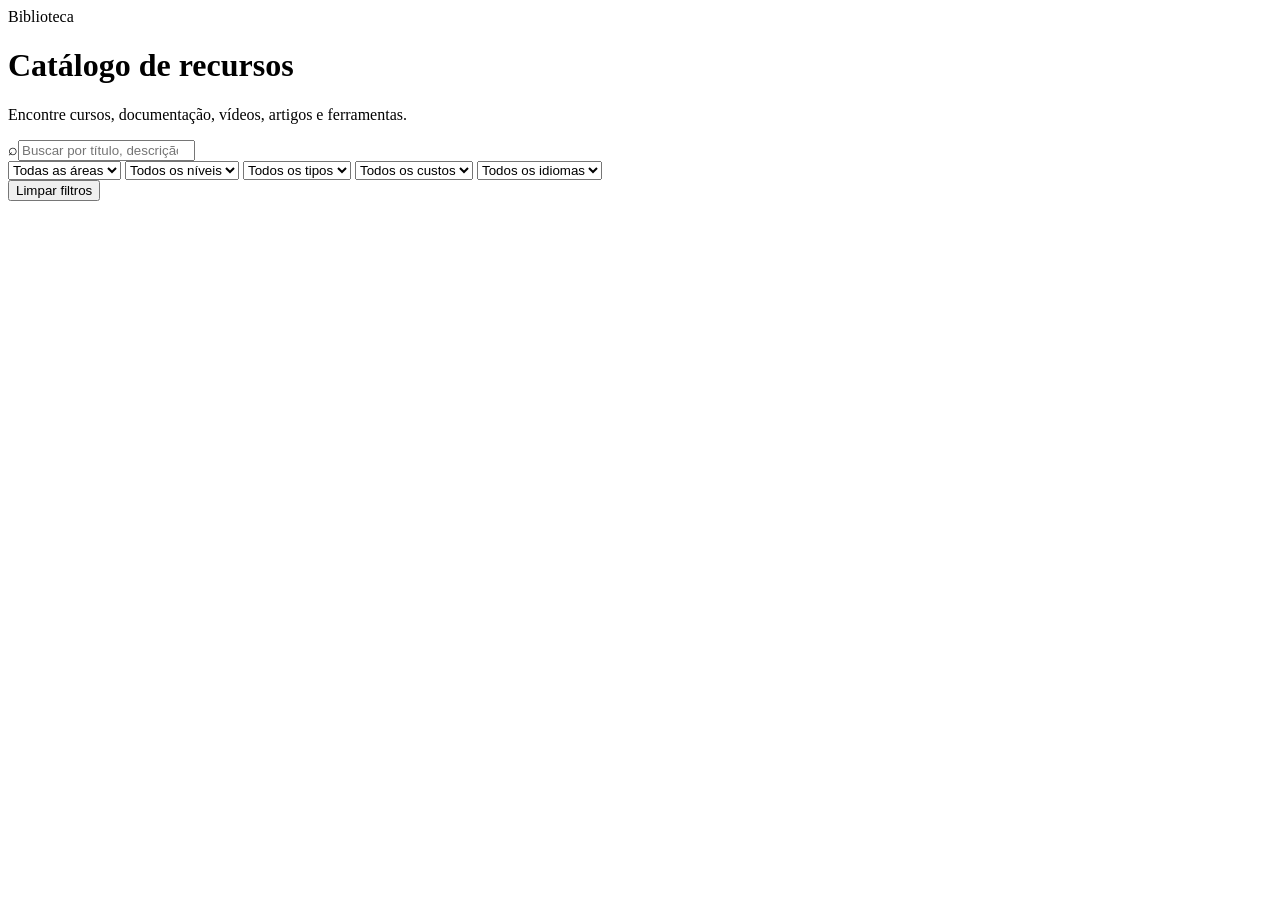
==== catalogo.html @ e156c353 "Add files via upload" ====
<!DOCTYPE html>
<html lang="pt-BR">
<head>
  <meta charset="UTF-8">
  <meta name="viewport" content="width=device-width, initial-scale=1.0">
  <meta name="description" content="Catálogo filtrável de recursos para estudos.">
  <title>Catálogo | Hub de Estudos</title>
  <link rel="stylesheet" href="assets/css/style.css">
  <link rel="stylesheet" href="assets/css/responsive.css">
</head>
<body>
  <div id="app"></div>
  <main class="container page">
    <div class="page-heading">
      <div><span class="eyebrow">Biblioteca</span><h1>Catálogo de recursos</h1><p>Encontre cursos, documentação, vídeos, artigos e ferramentas.</p></div>
    </div>
    <section class="filters panel">
      <div class="search-wrap"><span>⌕</span><input id="searchInput" type="search" placeholder="Buscar por título, descrição ou tag..."></div>
      <div class="filter-grid">
        <select id="areaFilter"><option value="">Todas as áreas</option></select>
        <select id="levelFilter"><option value="">Todos os níveis</option><option>Iniciante</option><option>Intermediário</option><option>Avançado</option></select>
        <select id="typeFilter"><option value="">Todos os tipos</option></select>
        <select id="costFilter"><option value="">Todos os custos</option><option>Gratuito</option><option>Freemium</option><option>Pago</option></select>
        <select id="languageFilter"><option value="">Todos os idiomas</option><option>Português</option><option>Inglês</option><option>Espanhol</option></select>
      </div>
      <div class="filter-actions"><button class="btn btn-ghost" id="clearFilters">Limpar filtros</button><span id="resultCount" class="muted"></span></div>
    </section>
    <section id="resourceGrid" class="resource-grid"></section>
  </main>
  <script src="assets/js/data.js"></script>
  <script src="assets/js/storage.js"></script>
  <script src="assets/js/ui.js"></script>
  <script src="assets/js/catalogo.js"></script>
</body>
</html>
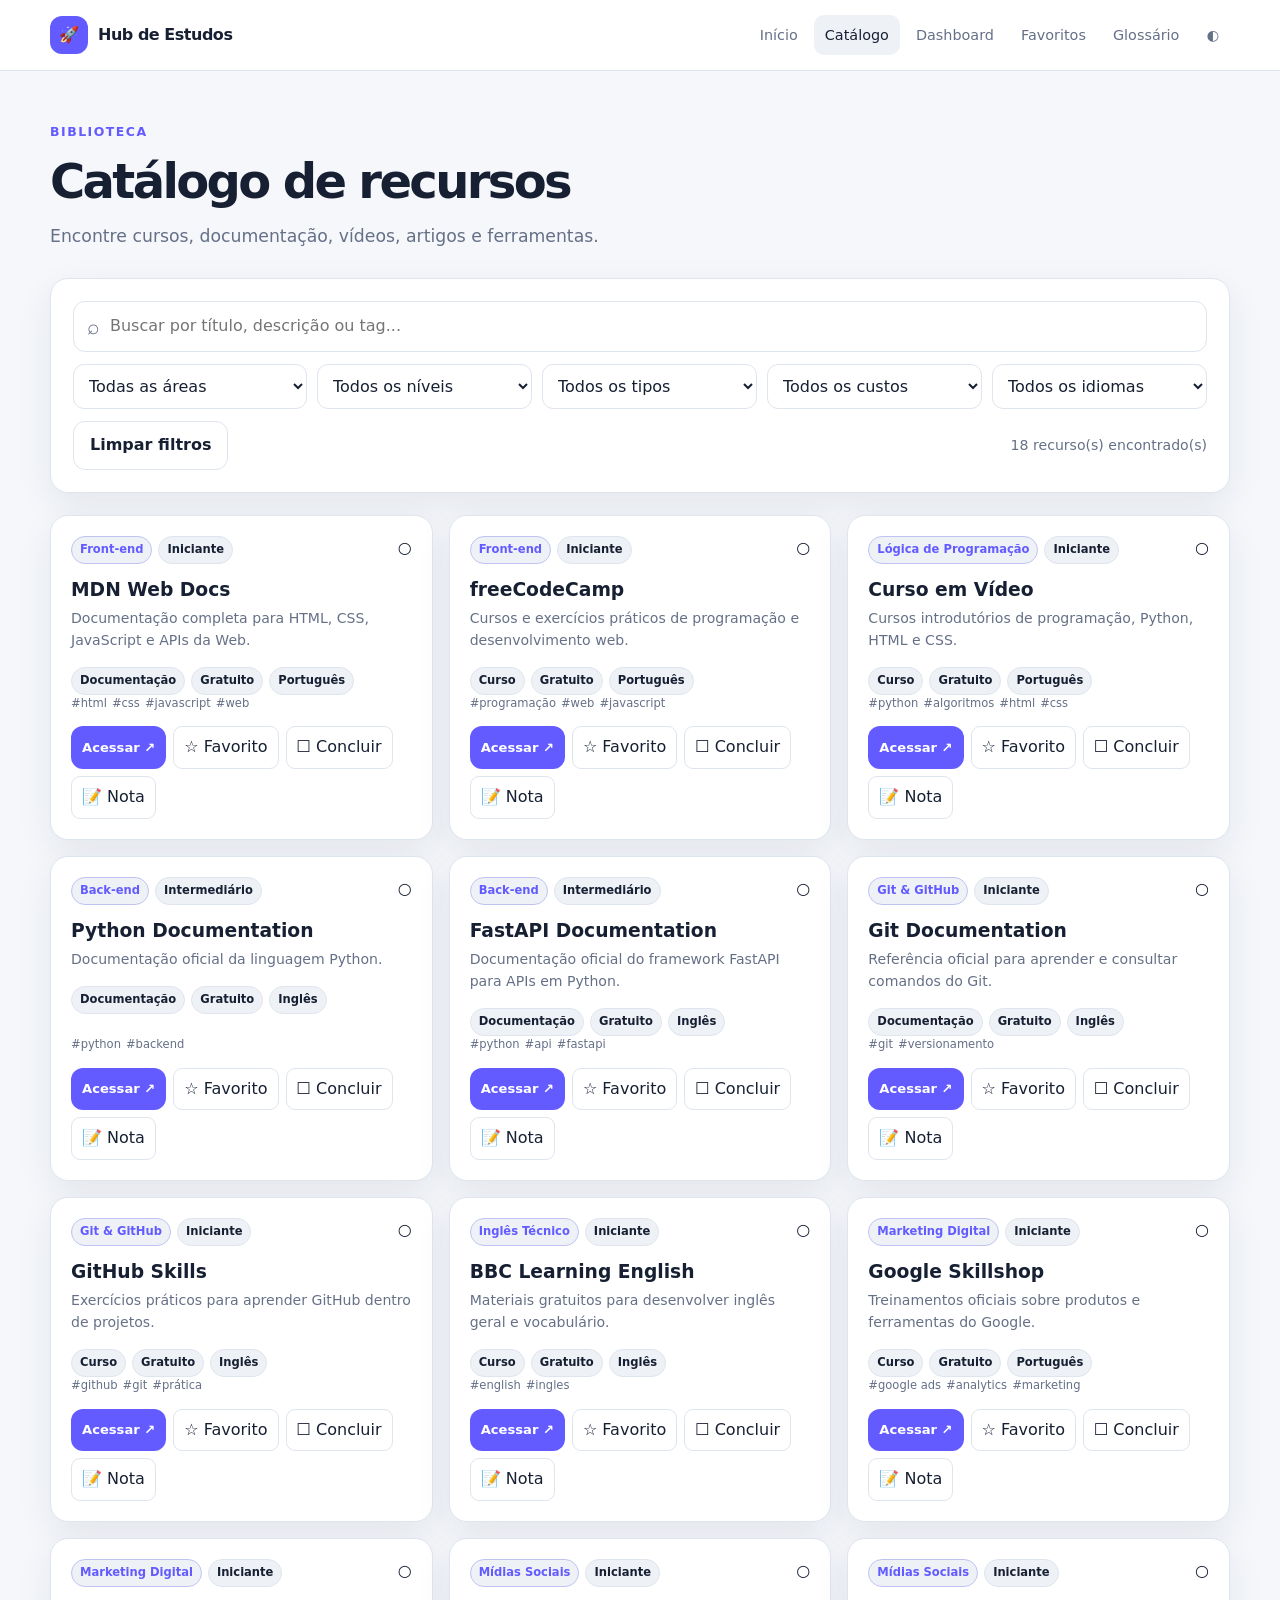
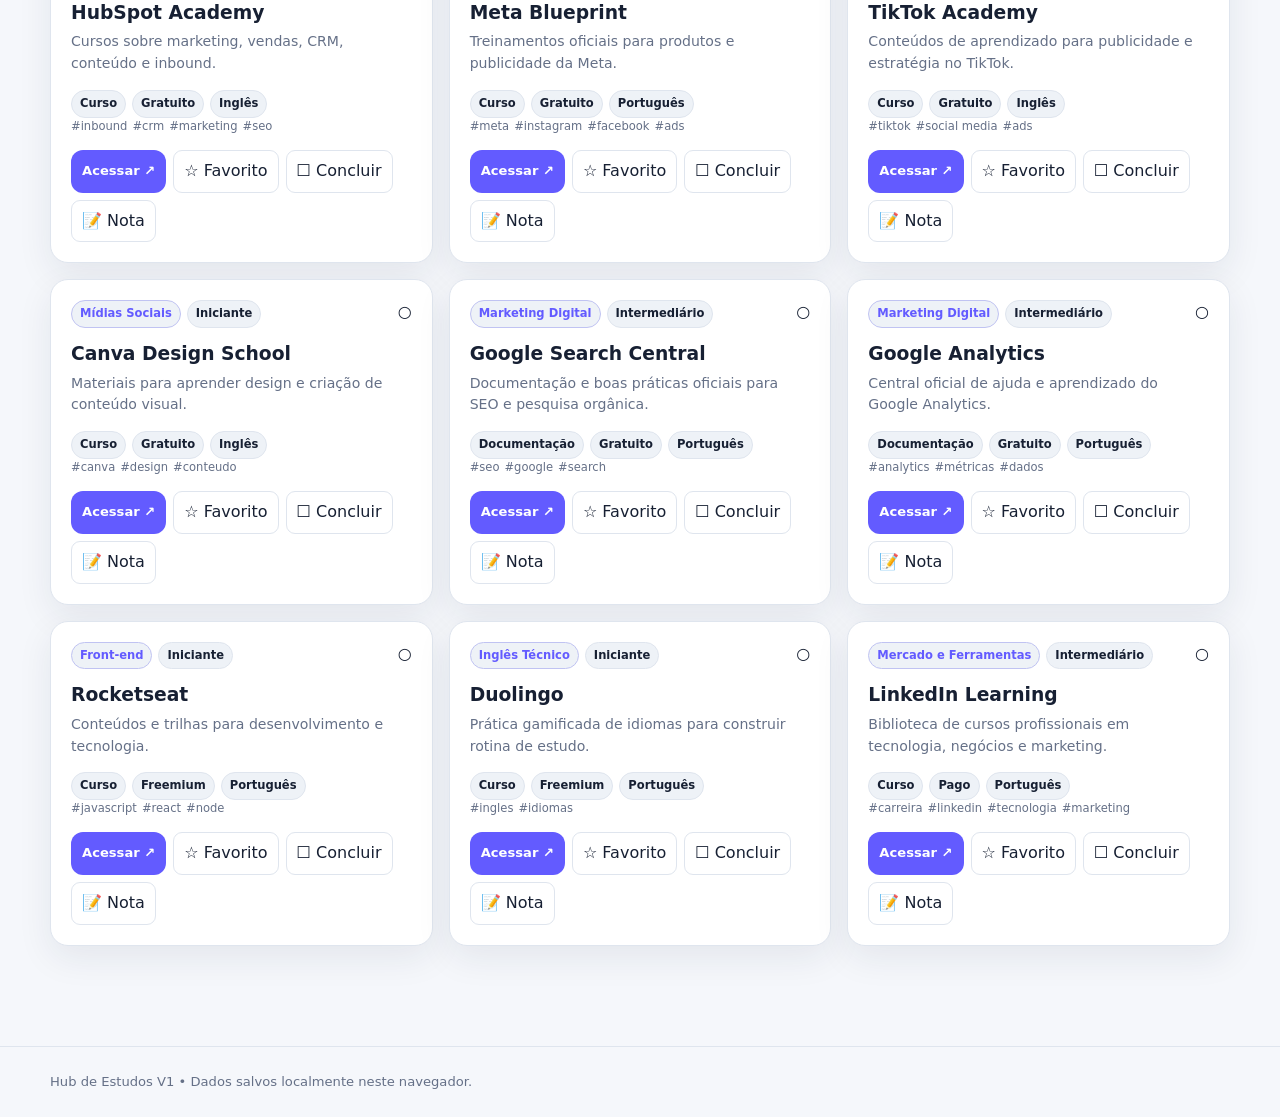
==== commit aafef390: "Update stylesheet and script paths in catalogo.html Corrige caminhos dos arquivos do site" ====
--- a/catalogo.html
+++ b/catalogo.html
@@ -5,8 +5,8 @@
   <meta name="viewport" content="width=device-width, initial-scale=1.0">
   <meta name="description" content="Catálogo filtrável de recursos para estudos.">
   <title>Catálogo | Hub de Estudos</title>
-  <link rel="stylesheet" href="assets/css/style.css">
-  <link rel="stylesheet" href="assets/css/responsive.css">
+ <link rel="stylesheet" href="style.css">
+<link rel="stylesheet" href="responsive.css">
 </head>
 <body>
   <div id="app"></div>
@@ -27,9 +27,9 @@
     </section>
     <section id="resourceGrid" class="resource-grid"></section>
   </main>
-  <script src="assets/js/data.js"></script>
-  <script src="assets/js/storage.js"></script>
-  <script src="assets/js/ui.js"></script>
-  <script src="assets/js/catalogo.js"></script>
+  <script src="data.js"></script>
+  <script src="storage.js"></script>
+  <script src="ui.js"></script>
+  <script src="catalogo.js"></script>
 </body>
-</html>+</html>
--- a/style.css
+++ b/style.css
@@ -0,0 +1,17 @@
+@import url('https://fonts.googleapis.com/css2?family=Inter:wght@400;500;600;700;800&display=swap');
+
+:root{--bg:#f5f7fb;--surface:#fff;--surface2:#eef2f7;--text:#172033;--muted:#657087;--line:#dfe5ee;--primary:#635bff;--primary2:#4f46e5;--success:#159a67;--warning:#c77a00;--shadow:0 12px 35px rgba(30,41,59,.08);--radius:18px}
+[data-theme="dark"]{--bg:#0e1320;--surface:#151c2b;--surface2:#202a3c;--text:#eef2ff;--muted:#a8b1c2;--line:#2c374b;--shadow:0 12px 35px rgba(0,0,0,.25)}
+*{box-sizing:border-box}html{scroll-behavior:smooth}body{margin:0;background:var(--bg);color:var(--text);font-family:Inter,system-ui,-apple-system,BlinkMacSystemFont,"Segoe UI",sans-serif;line-height:1.55}a{color:inherit;text-decoration:none}button,input,select,textarea{font:inherit}.container{width:min(1180px,calc(100% - 36px));margin:auto}.page{padding:48px 0 70px}
+.topbar{position:sticky;top:0;z-index:20;background:color-mix(in srgb,var(--surface) 92%,transparent);backdrop-filter:blur(12px);border-bottom:1px solid var(--line)}.nav{min-height:70px;display:flex;align-items:center;justify-content:space-between;gap:24px}.brand{display:flex;align-items:center;gap:10px;font-weight:800;letter-spacing:-.03em}.brand-mark{width:38px;height:38px;display:grid;place-items:center;border-radius:12px;background:var(--primary);color:white}.nav-links{display:flex;gap:5px;align-items:center}.nav-links a,.theme-btn{padding:9px 11px;border-radius:10px;color:var(--muted);font-size:.9rem}.nav-links a:hover,.nav-links a.active,.theme-btn:hover{background:var(--surface2);color:var(--text)}.theme-btn{border:0;background:transparent;cursor:pointer}.menu-btn{display:none;border:1px solid var(--line);background:var(--surface);border-radius:10px;padding:8px 11px}
+.hero{padding:82px 0 58px;display:grid;grid-template-columns:1.2fr .8fr;gap:45px;align-items:center}.eyebrow{color:var(--primary);font-size:.78rem;font-weight:800;text-transform:uppercase;letter-spacing:.12em}.hero h1,.page-heading h1{font-size:clamp(2.1rem,5vw,4.1rem);line-height:1.05;letter-spacing:-.055em;margin:12px 0 18px}.hero p,.page-heading p{color:var(--muted);max-width:680px;font-size:1.08rem}.hero-actions{display:flex;gap:12px;flex-wrap:wrap;margin-top:28px}.btn{border:0;border-radius:12px;padding:11px 16px;font-weight:700;cursor:pointer;display:inline-flex;align-items:center;justify-content:center;gap:7px}.btn-primary{background:var(--primary);color:#fff}.btn-primary:hover{background:var(--primary2)}.btn-secondary,.btn-ghost{background:var(--surface);border:1px solid var(--line);color:var(--text)}.btn-small{padding:8px 11px;font-size:.82rem}
+.hero-card{background:linear-gradient(145deg,var(--surface),var(--surface2));border:1px solid var(--line);border-radius:28px;padding:28px;box-shadow:var(--shadow)}.hero-card h3{margin-top:0}.mini-progress{margin:20px 0}.progress-track{height:9px;border-radius:99px;background:var(--surface2);overflow:hidden}.progress-fill{height:100%;background:var(--primary);border-radius:inherit;transition:width .3s}.progress-label{display:flex;justify-content:space-between;font-size:.82rem;color:var(--muted);margin-bottom:7px}
+.section{padding:35px 0}.section-heading{display:flex;justify-content:space-between;gap:20px;align-items:end;margin-bottom:18px}.section-heading h2,.panel-title h2{margin:0;font-size:1.4rem;letter-spacing:-.03em}.section-heading p{margin:5px 0 0;color:var(--muted)}
+.area-grid{display:grid;grid-template-columns:repeat(4,1fr);gap:16px}.area-card,.panel,.resource-card,.glossary-card,.stat-card{background:var(--surface);border:1px solid var(--line);border-radius:var(--radius);box-shadow:var(--shadow)}.area-card{padding:22px;transition:transform .2s}.area-card:hover{transform:translateY(-3px)}.area-icon{font-size:1.8rem}.area-card h3{margin:12px 0 6px}.area-card p{font-size:.9rem;color:var(--muted);margin:0}
+.quick-search{display:grid;grid-template-columns:1fr auto;gap:10px;margin-top:18px}.search-wrap{display:flex;align-items:center;gap:10px;border:1px solid var(--line);background:var(--surface);border-radius:12px;padding:0 13px}.search-wrap span{color:var(--muted);font-size:1.3rem}.search-wrap input{width:100%;border:0;outline:0;background:transparent;color:var(--text);padding:12px 0}
+.page-heading{margin-bottom:28px}.page-heading h1{font-size:clamp(2rem,4vw,3rem);margin-bottom:8px}.filters{padding:18px;margin-bottom:22px}.filter-grid{display:grid;grid-template-columns:repeat(5,1fr);gap:10px;margin-top:12px}select{border:1px solid var(--line);background:var(--surface);color:var(--text);border-radius:11px;padding:11px;outline:0}.filter-actions{display:flex;justify-content:space-between;align-items:center;margin-top:12px}.muted{color:var(--muted);font-size:.88rem}
+.resource-grid{display:grid;grid-template-columns:repeat(3,1fr);gap:16px}.resource-card{padding:20px;display:flex;flex-direction:column;min-height:275px}.resource-top{display:flex;justify-content:space-between;gap:12px}.badge-row{display:flex;gap:6px;flex-wrap:wrap}.badge{display:inline-flex;border:1px solid var(--line);background:var(--surface2);padding:4px 8px;border-radius:99px;font-size:.72rem;font-weight:700}.badge.primary{color:var(--primary);border-color:color-mix(in srgb,var(--primary) 25%,var(--line))}.resource-card h3{margin:14px 0 7px;line-height:1.25}.resource-card p{color:var(--muted);font-size:.88rem;margin:0 0 15px}.tags{display:flex;gap:5px;flex-wrap:wrap;margin-top:auto;margin-bottom:14px}.tag{font-size:.72rem;color:var(--muted)}.resource-actions{display:flex;gap:7px;flex-wrap:wrap}.icon-btn{border:1px solid var(--line);background:var(--surface);color:var(--text);border-radius:9px;padding:8px 10px;cursor:pointer}.icon-btn.favorite{color:#d49a00}.empty{grid-column:1/-1;padding:45px;text-align:center;color:var(--muted);border:1px dashed var(--line);border-radius:var(--radius)}
+.stats-grid{display:grid;grid-template-columns:repeat(4,1fr);gap:15px;margin-bottom:18px}.stat-card{padding:20px}.stat-value{font-size:2rem;font-weight:800;letter-spacing:-.04em}.stat-label{color:var(--muted);font-size:.84rem}.dashboard-grid{display:grid;grid-template-columns:1.15fr .85fr;gap:18px}.panel{padding:22px}.panel-title{display:flex;justify-content:space-between;align-items:center;margin-bottom:18px}.area-progress{margin-bottom:17px}.area-progress-head{display:flex;justify-content:space-between;font-size:.86rem;margin-bottom:6px}.activity-list{display:grid;gap:12px}.activity-item{display:flex;justify-content:space-between;gap:15px;padding:12px 0;border-bottom:1px solid var(--line)}.activity-item:last-child{border-bottom:0}.activity-item strong{font-size:.86rem}.activity-item small{color:var(--muted)}
+.glossary-tools{margin-bottom:18px}.glossary-grid{display:grid;grid-template-columns:repeat(3,1fr);gap:15px}.glossary-card{padding:19px}.glossary-term{font-size:1.1rem;font-weight:800}.glossary-translation{color:var(--primary);font-weight:700;font-size:.88rem}.glossary-card p{color:var(--muted);font-size:.88rem}.glossary-area{font-size:.72rem;text-transform:uppercase;color:var(--muted);font-weight:800}
+.note-modal{position:fixed;inset:0;background:rgba(0,0,0,.5);display:grid;place-items:center;padding:20px;z-index:50}.modal-box{width:min(560px,100%);background:var(--surface);border-radius:20px;padding:22px;box-shadow:0 25px 70px rgba(0,0,0,.25)}.modal-box textarea{width:100%;min-height:150px;resize:vertical;border:1px solid var(--line);background:var(--surface);color:var(--text);border-radius:12px;padding:12px;outline:0}.modal-actions{display:flex;justify-content:flex-end;gap:8px;margin-top:12px}.toast{position:fixed;right:20px;bottom:20px;background:var(--text);color:var(--surface);padding:12px 15px;border-radius:10px;z-index:100;box-shadow:var(--shadow)}
+footer{border-top:1px solid var(--line);padding:25px 0;color:var(--muted);font-size:.82rem;margin-top:30px}
--- a/responsive.css
+++ b/responsive.css
@@ -0,0 +1,2 @@
+@media(max-width:950px){.hero{grid-template-columns:1fr}.area-grid{grid-template-columns:repeat(2,1fr)}.resource-grid{grid-template-columns:repeat(2,1fr)}.filter-grid{grid-template-columns:repeat(2,1fr)}.stats-grid{grid-template-columns:repeat(2,1fr)}.dashboard-grid{grid-template-columns:1fr}.glossary-grid{grid-template-columns:repeat(2,1fr)}}
+@media(max-width:680px){.container{width:min(100% - 24px,1180px)}.nav{min-height:62px}.menu-btn{display:block}.nav-links{display:none;position:absolute;top:62px;left:0;right:0;background:var(--surface);padding:10px 12px;border-bottom:1px solid var(--line);flex-direction:column;align-items:stretch}.nav-links.open{display:flex}.nav-links a{text-align:center}.hero{padding:55px 0 35px}.area-grid,.resource-grid,.glossary-grid,.stats-grid{grid-template-columns:1fr}.filter-grid{grid-template-columns:1fr}.quick-search{grid-template-columns:1fr}.section-heading{align-items:start;flex-direction:column}.hero-card{padding:21px}.page{padding:35px 0 55px}}
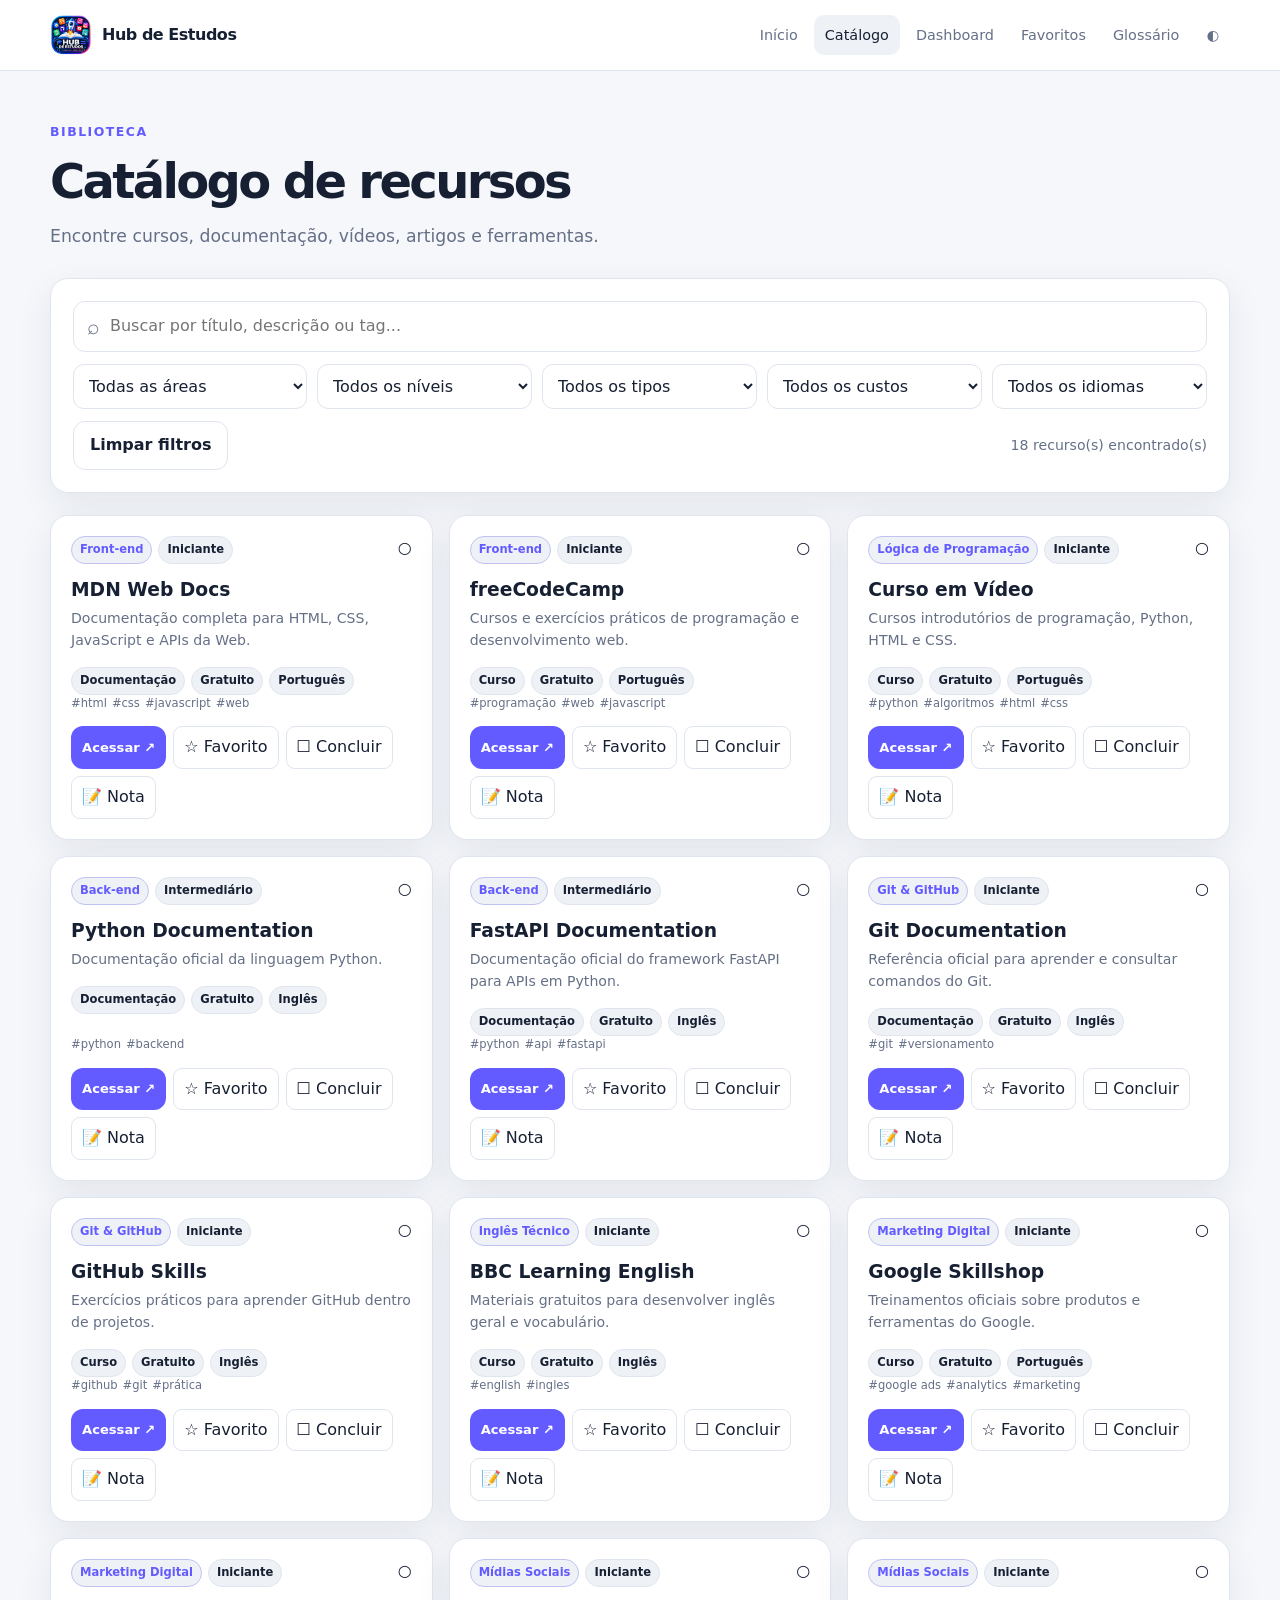
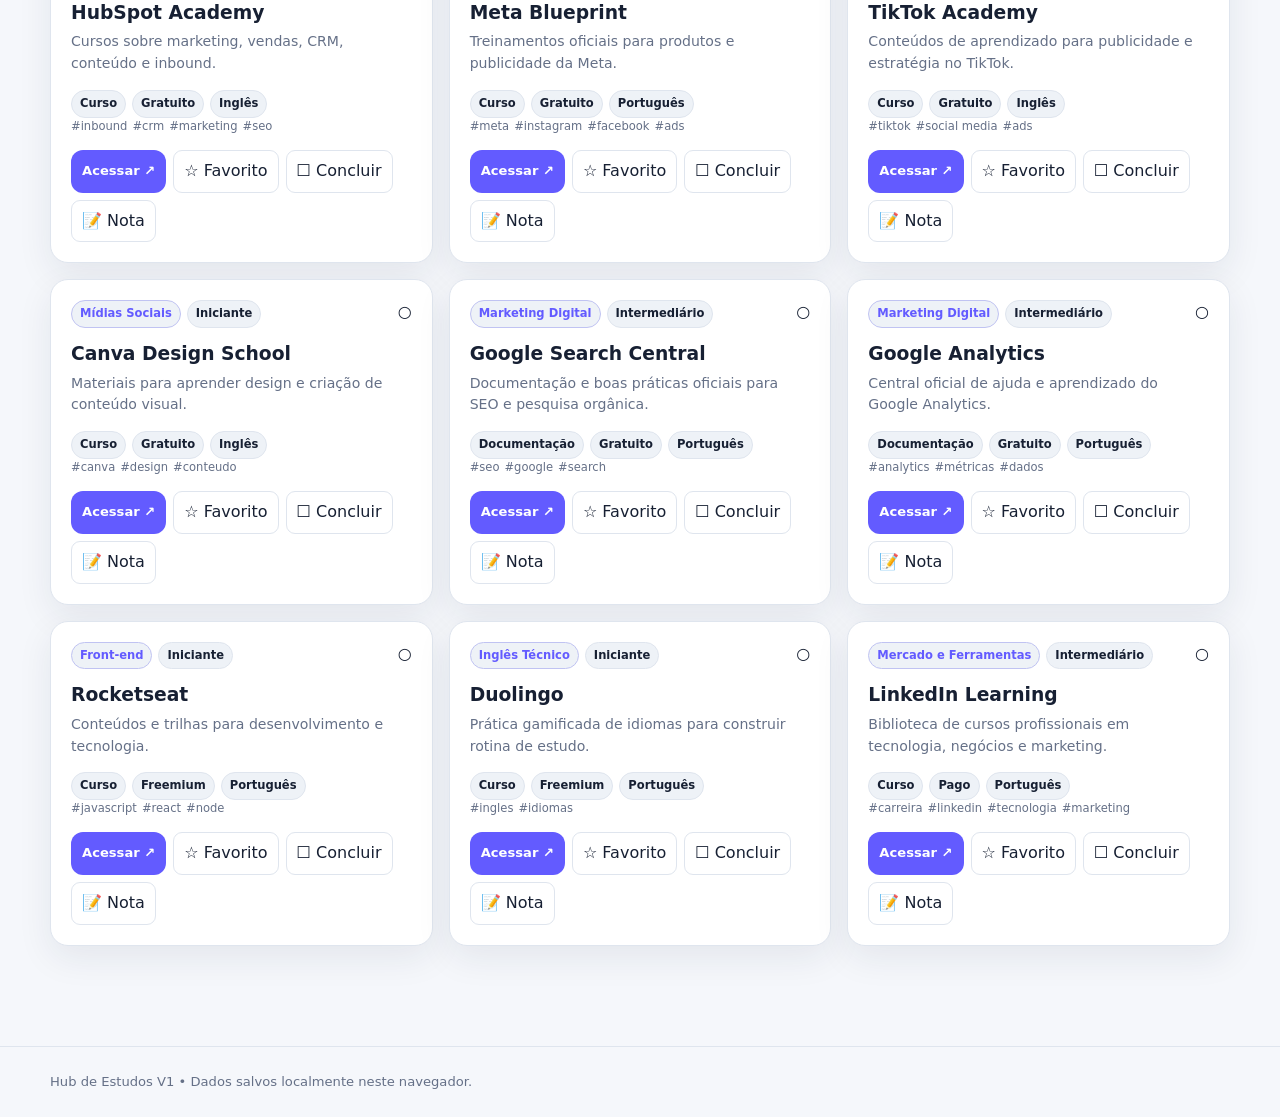
==== commit 5f0bc266: "Add files via upload Corrige estrutura do projeto e adiciona pasta de imagens" ====
--- a/catalogo.html
+++ b/catalogo.html
@@ -5,8 +5,11 @@
   <meta name="viewport" content="width=device-width, initial-scale=1.0">
   <meta name="description" content="Catálogo filtrável de recursos para estudos.">
   <title>Catálogo | Hub de Estudos</title>
- <link rel="stylesheet" href="style.css">
-<link rel="stylesheet" href="responsive.css">
+  <link rel="icon" type="image/png" sizes="32x32" href="assets/img/favicon-32x32.png">
+  <link rel="icon" type="image/png" sizes="16x16" href="assets/img/favicon-16x16.png">
+  <link rel="apple-touch-icon" href="assets/img/apple-touch-icon.png">
+  <link rel="stylesheet" href="assets/css/style.css">
+  <link rel="stylesheet" href="assets/css/responsive.css">
 </head>
 <body>
   <div id="app"></div>
@@ -27,9 +30,9 @@
     </section>
     <section id="resourceGrid" class="resource-grid"></section>
   </main>
-  <script src="data.js"></script>
-  <script src="storage.js"></script>
-  <script src="ui.js"></script>
-  <script src="catalogo.js"></script>
+  <script src="assets/js/data.js"></script>
+  <script src="assets/js/storage.js"></script>
+  <script src="assets/js/ui.js"></script>
+  <script src="assets/js/catalogo.js"></script>
 </body>
-</html>
+</html>
--- a/assets/css/style.css
+++ b/assets/css/style.css
@@ -0,0 +1,17 @@
+@import url('https://fonts.googleapis.com/css2?family=Inter:wght@400;500;600;700;800&display=swap');
+
+:root{--bg:#f5f7fb;--surface:#fff;--surface2:#eef2f7;--text:#172033;--muted:#657087;--line:#dfe5ee;--primary:#635bff;--primary2:#4f46e5;--success:#159a67;--warning:#c77a00;--shadow:0 12px 35px rgba(30,41,59,.08);--radius:18px}
+[data-theme="dark"]{--bg:#0e1320;--surface:#151c2b;--surface2:#202a3c;--text:#eef2ff;--muted:#a8b1c2;--line:#2c374b;--shadow:0 12px 35px rgba(0,0,0,.25)}
+*{box-sizing:border-box}html{scroll-behavior:smooth}body{margin:0;background:var(--bg);color:var(--text);font-family:Inter,system-ui,-apple-system,BlinkMacSystemFont,"Segoe UI",sans-serif;line-height:1.55}a{color:inherit;text-decoration:none}button,input,select,textarea{font:inherit}.container{width:min(1180px,calc(100% - 36px));margin:auto}.page{padding:48px 0 70px}
+.topbar{position:sticky;top:0;z-index:20;background:color-mix(in srgb,var(--surface) 92%,transparent);backdrop-filter:blur(12px);border-bottom:1px solid var(--line)}.nav{min-height:70px;display:flex;align-items:center;justify-content:space-between;gap:24px}.brand{display:flex;align-items:center;gap:10px;font-weight:800;letter-spacing:-.03em}.brand-logo{width:42px;height:42px;object-fit:contain;border-radius:12px}.brand-mark{width:38px;height:38px;display:grid;place-items:center;border-radius:12px;background:var(--primary);color:white}.nav-links{display:flex;gap:5px;align-items:center}.nav-links a,.theme-btn{padding:9px 11px;border-radius:10px;color:var(--muted);font-size:.9rem}.nav-links a:hover,.nav-links a.active,.theme-btn:hover{background:var(--surface2);color:var(--text)}.theme-btn{border:0;background:transparent;cursor:pointer}.menu-btn{display:none;border:1px solid var(--line);background:var(--surface);border-radius:10px;padding:8px 11px}
+.hero{padding:82px 0 58px;display:grid;grid-template-columns:1.2fr .8fr;gap:45px;align-items:center}.eyebrow{color:var(--primary);font-size:.78rem;font-weight:800;text-transform:uppercase;letter-spacing:.12em}.hero h1,.page-heading h1{font-size:clamp(2.1rem,5vw,4.1rem);line-height:1.05;letter-spacing:-.055em;margin:12px 0 18px}.hero p,.page-heading p{color:var(--muted);max-width:680px;font-size:1.08rem}.hero-actions{display:flex;gap:12px;flex-wrap:wrap;margin-top:28px}.btn{border:0;border-radius:12px;padding:11px 16px;font-weight:700;cursor:pointer;display:inline-flex;align-items:center;justify-content:center;gap:7px}.btn-primary{background:var(--primary);color:#fff}.btn-primary:hover{background:var(--primary2)}.btn-secondary,.btn-ghost{background:var(--surface);border:1px solid var(--line);color:var(--text)}.btn-small{padding:8px 11px;font-size:.82rem}
+.hero-card{background:linear-gradient(145deg,var(--surface),var(--surface2));border:1px solid var(--line);border-radius:28px;padding:28px;box-shadow:var(--shadow)}.hero-card h3{margin-top:0}.mini-progress{margin:20px 0}.progress-track{height:9px;border-radius:99px;background:var(--surface2);overflow:hidden}.progress-fill{height:100%;background:var(--primary);border-radius:inherit;transition:width .3s}.progress-label{display:flex;justify-content:space-between;font-size:.82rem;color:var(--muted);margin-bottom:7px}
+.section{padding:35px 0}.section-heading{display:flex;justify-content:space-between;gap:20px;align-items:end;margin-bottom:18px}.section-heading h2,.panel-title h2{margin:0;font-size:1.4rem;letter-spacing:-.03em}.section-heading p{margin:5px 0 0;color:var(--muted)}
+.area-grid{display:grid;grid-template-columns:repeat(4,1fr);gap:16px}.area-card,.panel,.resource-card,.glossary-card,.stat-card{background:var(--surface);border:1px solid var(--line);border-radius:var(--radius);box-shadow:var(--shadow)}.area-card{padding:22px;transition:transform .2s}.area-card:hover{transform:translateY(-3px)}.area-icon{font-size:1.8rem}.area-card h3{margin:12px 0 6px}.area-card p{font-size:.9rem;color:var(--muted);margin:0}
+.quick-search{display:grid;grid-template-columns:1fr auto;gap:10px;margin-top:18px}.search-wrap{display:flex;align-items:center;gap:10px;border:1px solid var(--line);background:var(--surface);border-radius:12px;padding:0 13px}.search-wrap span{color:var(--muted);font-size:1.3rem}.search-wrap input{width:100%;border:0;outline:0;background:transparent;color:var(--text);padding:12px 0}
+.page-heading{margin-bottom:28px}.page-heading h1{font-size:clamp(2rem,4vw,3rem);margin-bottom:8px}.filters{padding:18px;margin-bottom:22px}.filter-grid{display:grid;grid-template-columns:repeat(5,1fr);gap:10px;margin-top:12px}select{border:1px solid var(--line);background:var(--surface);color:var(--text);border-radius:11px;padding:11px;outline:0}.filter-actions{display:flex;justify-content:space-between;align-items:center;margin-top:12px}.muted{color:var(--muted);font-size:.88rem}
+.resource-grid{display:grid;grid-template-columns:repeat(3,1fr);gap:16px}.resource-card{padding:20px;display:flex;flex-direction:column;min-height:275px}.resource-top{display:flex;justify-content:space-between;gap:12px}.badge-row{display:flex;gap:6px;flex-wrap:wrap}.badge{display:inline-flex;border:1px solid var(--line);background:var(--surface2);padding:4px 8px;border-radius:99px;font-size:.72rem;font-weight:700}.badge.primary{color:var(--primary);border-color:color-mix(in srgb,var(--primary) 25%,var(--line))}.resource-card h3{margin:14px 0 7px;line-height:1.25}.resource-card p{color:var(--muted);font-size:.88rem;margin:0 0 15px}.tags{display:flex;gap:5px;flex-wrap:wrap;margin-top:auto;margin-bottom:14px}.tag{font-size:.72rem;color:var(--muted)}.resource-actions{display:flex;gap:7px;flex-wrap:wrap}.icon-btn{border:1px solid var(--line);background:var(--surface);color:var(--text);border-radius:9px;padding:8px 10px;cursor:pointer}.icon-btn.favorite{color:#d49a00}.empty{grid-column:1/-1;padding:45px;text-align:center;color:var(--muted);border:1px dashed var(--line);border-radius:var(--radius)}
+.stats-grid{display:grid;grid-template-columns:repeat(4,1fr);gap:15px;margin-bottom:18px}.stat-card{padding:20px}.stat-value{font-size:2rem;font-weight:800;letter-spacing:-.04em}.stat-label{color:var(--muted);font-size:.84rem}.dashboard-grid{display:grid;grid-template-columns:1.15fr .85fr;gap:18px}.panel{padding:22px}.panel-title{display:flex;justify-content:space-between;align-items:center;margin-bottom:18px}.area-progress{margin-bottom:17px}.area-progress-head{display:flex;justify-content:space-between;font-size:.86rem;margin-bottom:6px}.activity-list{display:grid;gap:12px}.activity-item{display:flex;justify-content:space-between;gap:15px;padding:12px 0;border-bottom:1px solid var(--line)}.activity-item:last-child{border-bottom:0}.activity-item strong{font-size:.86rem}.activity-item small{color:var(--muted)}
+.glossary-tools{margin-bottom:18px}.glossary-grid{display:grid;grid-template-columns:repeat(3,1fr);gap:15px}.glossary-card{padding:19px}.glossary-term{font-size:1.1rem;font-weight:800}.glossary-translation{color:var(--primary);font-weight:700;font-size:.88rem}.glossary-card p{color:var(--muted);font-size:.88rem}.glossary-area{font-size:.72rem;text-transform:uppercase;color:var(--muted);font-weight:800}
+.note-modal{position:fixed;inset:0;background:rgba(0,0,0,.5);display:grid;place-items:center;padding:20px;z-index:50}.modal-box{width:min(560px,100%);background:var(--surface);border-radius:20px;padding:22px;box-shadow:0 25px 70px rgba(0,0,0,.25)}.modal-box textarea{width:100%;min-height:150px;resize:vertical;border:1px solid var(--line);background:var(--surface);color:var(--text);border-radius:12px;padding:12px;outline:0}.modal-actions{display:flex;justify-content:flex-end;gap:8px;margin-top:12px}.toast{position:fixed;right:20px;bottom:20px;background:var(--text);color:var(--surface);padding:12px 15px;border-radius:10px;z-index:100;box-shadow:var(--shadow)}
+footer{border-top:1px solid var(--line);padding:25px 0;color:var(--muted);font-size:.82rem;margin-top:30px}
--- a/assets/css/responsive.css
+++ b/assets/css/responsive.css
@@ -0,0 +1,2 @@
+@media(max-width:950px){.hero{grid-template-columns:1fr}.area-grid{grid-template-columns:repeat(2,1fr)}.resource-grid{grid-template-columns:repeat(2,1fr)}.filter-grid{grid-template-columns:repeat(2,1fr)}.stats-grid{grid-template-columns:repeat(2,1fr)}.dashboard-grid{grid-template-columns:1fr}.glossary-grid{grid-template-columns:repeat(2,1fr)}}
+@media(max-width:680px){.container{width:min(100% - 24px,1180px)}.nav{min-height:62px}.menu-btn{display:block}.nav-links{display:none;position:absolute;top:62px;left:0;right:0;background:var(--surface);padding:10px 12px;border-bottom:1px solid var(--line);flex-direction:column;align-items:stretch}.nav-links.open{display:flex}.nav-links a{text-align:center}.hero{padding:55px 0 35px}.area-grid,.resource-grid,.glossary-grid,.stats-grid{grid-template-columns:1fr}.filter-grid{grid-template-columns:1fr}.quick-search{grid-template-columns:1fr}.section-heading{align-items:start;flex-direction:column}.hero-card{padding:21px}.page{padding:35px 0 55px}}
